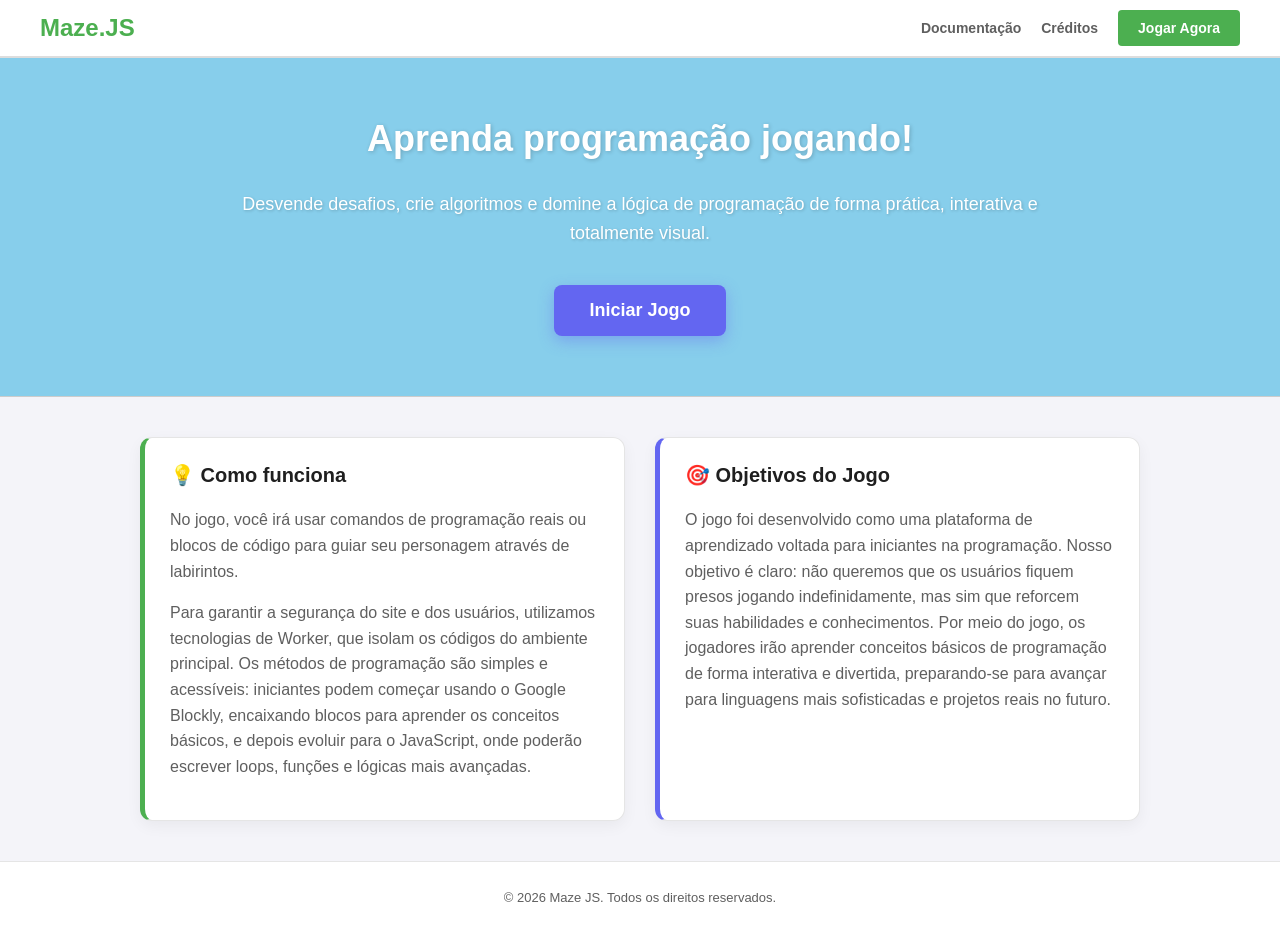
==== index.html @ dd62a9d2 "Files upload" ====
<!DOCTYPE html>
<html lang="pt-BR">
<head>
    <meta charset="UTF-8">
    <meta name="viewport" content="width=device-width, initial-scale=1.0">
    <title>Maze JS</title>
    <link rel="stylesheet" href="style.css">
    <link rel="icon" href="game/assets/icons/player.png" type="image/png">
</head>
<body>

    <header>
        <div class="logo">
            <h1>Maze.JS</h1>
        </div>
        <nav class="nav-links">
            <a href="#" class="btn-nav" id="btn-doc">Documentação</a>
            <a href="#" class="btn-nav" id="btn_credits">Créditos</a>
            <a href="#" class="btn-primary" id="btn_play_tp">Jogar Agora</a>
        </nav>
    </header>

    <main class="hero-section">
        <div class="hero-content">
            <h2>Aprenda programação jogando!</h2>
            <p>Desvende desafios, crie algoritmos e domine a lógica de programação de forma prática, interativa e totalmente visual.</p>
            <div class="hero-actions">
                <button class="btn-main-play" id="btn_play">Iniciar Jogo</button>
            </div>
        </div>
    </main>

    <section class="info-container">
        
        <div class="info-card concept-card">
            <h3>💡 Como funciona</h3>
<p>No jogo, você irá usar comandos de programação reais ou blocos de código para guiar seu personagem através de labirintos.</p>
<p>Para garantir a segurança do site e dos usuários, utilizamos tecnologias de Worker, que isolam os códigos do ambiente principal. Os métodos de programação são simples e acessíveis: iniciantes podem começar usando o Google Blockly, encaixando blocos para aprender os conceitos básicos, e depois evoluir para o JavaScript, onde poderão escrever loops, funções e lógicas mais avançadas.</p>
        </div>

        <div class="info-card objective-card">
            <h3>🎯 Objetivos do Jogo</h3>
            <p>O jogo foi desenvolvido como uma plataforma de aprendizado voltada para iniciantes na programação. Nosso objetivo é claro: não queremos que os usuários fiquem presos jogando indefinidamente, mas sim que reforcem suas habilidades e conhecimentos. Por meio do jogo, os jogadores irão aprender conceitos básicos de programação de forma interativa e divertida, preparando-se para avançar para linguagens mais sofisticadas e projetos reais no futuro.</p>
        </div>

    </section>

    <footer>
        <p>&copy; 2026 Maze JS. Todos os direitos reservados.</p>
    </footer>

    <script src="script.js"></script>
</body>
</html>
---- style.css ----
body {
    background-color: #f4f4f9;
    color: #333;
    font-family: 'Segoe UI', Tahoma, Geneva, Verdana, sans-serif;
    margin: 0;
    padding: 0;
    min-height: 100vh;
    display: flex;
    flex-direction: column;
}

header {
    background-color: #ffffff;
    display: flex;
    justify-content: space-between;
    align-items: center;
    padding: 10px 40px;
    border-bottom: 2px solid #ddd;
    box-shadow: 0 4px 15px rgba(0, 0, 0, 0.05);
}

header h1 {
    margin: 0;
    font-size: 24px;
    color: #4CAF50;
}

.nav-links {
    display: flex;
    align-items: center;
    gap: 20px;
}

.btn-nav {
    color: #5f5f5f;
    text-decoration: none;
    font-weight: 600;
    font-size: 14px;
    transition: color 0.2s;
}

.btn-nav:hover {
    color: #4CAF50;
}

.btn-primary {
    background-color: #4CAF50;
    color: white;
    border: none;
    padding: 10px 20px;
    font-size: 14px;
    border-radius: 4px;
    cursor: pointer;
    font-weight: bold;
    text-decoration: none;
    transition: background 0.2s;
}

.btn-primary:hover {
    background-color: #45a049;
}

.hero-section {
    background-color: #87CEEB;
    padding: 60px 20px;
    text-align: center;
    border-bottom: 1px solid #ccc;
}

.hero-content {
    max-width: 800px;
    margin: 0 auto;
}

.hero-content h2 {
    font-size: 36px;
    color: #ffffff;
    margin-top: 0;
    text-shadow: 1px 1px 4px rgba(0,0,0,0.2);
}

.hero-content p {
    font-size: 18px;
    color: #ffffff;
    line-height: 1.6;
    text-shadow: 1px 1px 3px rgba(0,0,0,0.2);
}

.btn-main-play {
    background: #6366f1;
    color: white;
    border: none;
    padding: 15px 35px;
    border-radius: 8px;
    cursor: pointer;
    font-weight: bold;
    font-size: 18px;
    margin-top: 20px;
    box-shadow: 0 5px 15px rgba(99, 102, 241, 0.4);
    transition: background 0.2s, transform 0.2s;
}

.btn-main-play:hover {
    background: #4f46e5;
    transform: translateY(-2px);
}

.info-container {
    max-width: 1000px;
    margin: 40px auto;
    padding: 0 20px;
    display: grid;
    grid-template-columns: 1fr 1fr;
    gap: 30px;
    flex: 1;
}

.info-card {
    background: #ffffff;
    border-radius: 12px;
    padding: 25px;
    box-shadow: 0 5px 15px rgba(0, 0, 0, 0.05);
    border: 1px solid #e5e5e5;
}

.concept-card {
    border-left: 5px solid #4CAF50;
}

.objective-card {
    border-left: 5px solid #6366f1;
}

.info-card h3 {
    margin-top: 0;
    font-size: 20px;
    color: #1f1f1f;
}

.info-card p {
    line-height: 1.6;
    color: #5f5f5f;
}

.info-card ul {
    padding-left: 20px;
    line-height: 1.8;
}

.info-card strong {
    color: #1f1f1f;
}

footer {
    background: #ffffff;
    text-align: center;
    padding: 15px;
    border-top: 1px solid #e5e5e5;
    font-size: 13px;
    color: #5f5f5f;
}

@media (max-width: 768px) {
    .info-container {
        grid-template-columns: 1fr;
    }
    header {
        flex-direction: column;
        gap: 15px;
        text-align: center;
    }
}
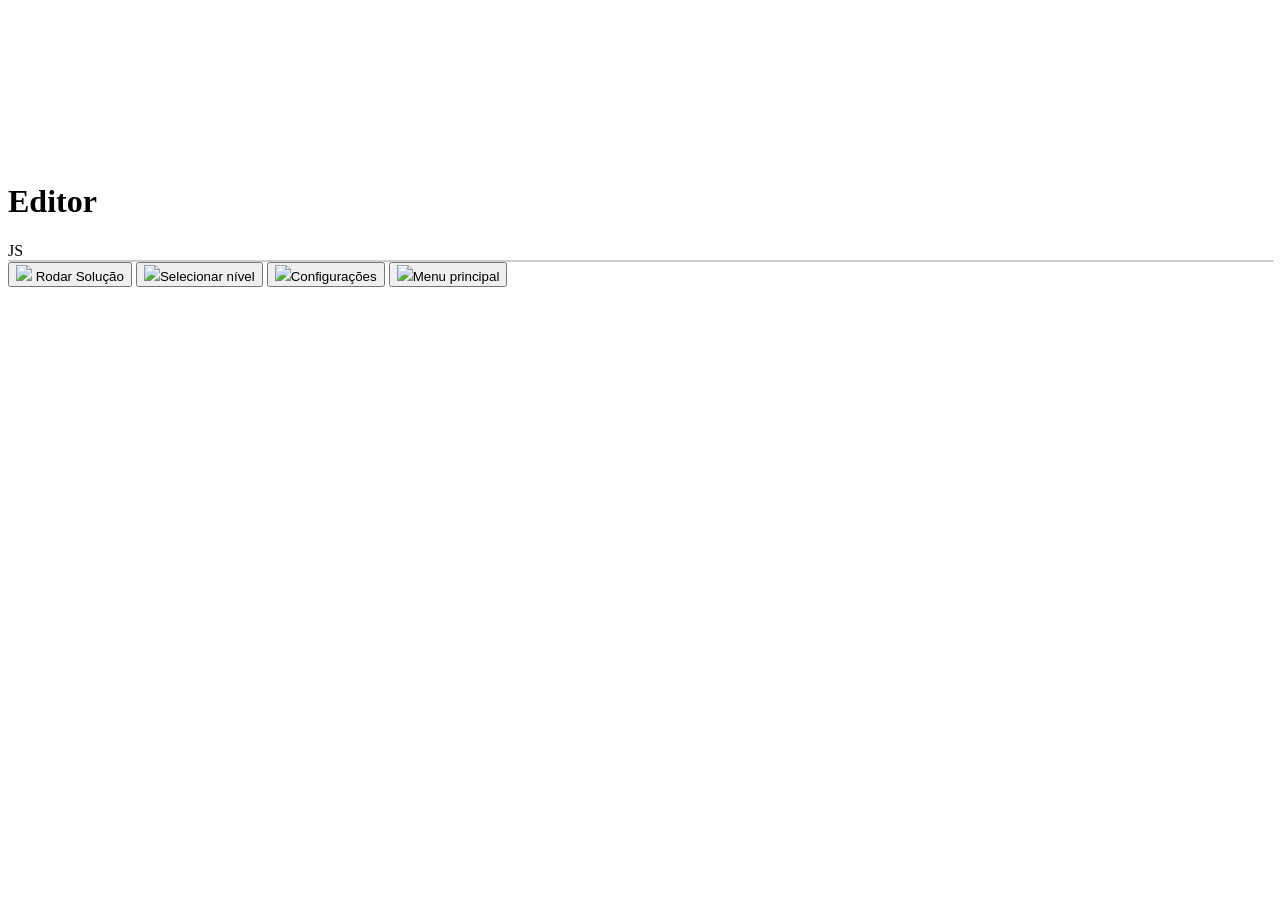
==== commit 95e9641f: "add crossirogin Updated HTML linked styles and scripts." ====
--- a/index.html
+++ b/index.html
@@ -1,54 +1,218 @@
 <!DOCTYPE html>
 <html lang="pt-BR">
+
 <head>
     <meta charset="UTF-8">
     <meta name="viewport" content="width=device-width, initial-scale=1.0">
-    <title>Maze JS</title>
-    <link rel="stylesheet" href="style.css">
-    <link rel="icon" href="game/assets/icons/player.png" type="image/png">
+    <link rel="icon" href="assets/icons/player.png">
+    <title>Maze.js -game</title>
+    <link rel="stylesheet" href="assets/scripts/game.css" crossorigin="anonymous">
+    <link rel="stylesheet" href="https://cdnjs.cloudflare.com/ajax/libs/prism-themes/1.9.0/prism-vsc-dark-plus.min.css" crossorigin="anonymous">
 </head>
+
 <body>
 
-    <header>
-        <div class="logo">
-            <h1>Maze.JS</h1>
-        </div>
-        <nav class="nav-links">
-            <a href="#" class="btn-nav" id="btn-doc">Documentação</a>
-            <a href="#" class="btn-nav" id="btn_credits">Créditos</a>
-            <a href="#" class="btn-primary" id="btn_play_tp">Jogar Agora</a>
-        </nav>
-    </header>
-
-    <main class="hero-section">
-        <div class="hero-content">
-            <h2>Aprenda programação jogando!</h2>
-            <p>Desvende desafios, crie algoritmos e domine a lógica de programação de forma prática, interativa e totalmente visual.</p>
-            <div class="hero-actions">
-                <button class="btn-main-play" id="btn_play">Iniciar Jogo</button>
-            </div>
-        </div>
-    </main>
-
-    <section class="info-container">
-        
-        <div class="info-card concept-card">
-            <h3>💡 Como funciona</h3>
-<p>No jogo, você irá usar comandos de programação reais ou blocos de código para guiar seu personagem através de labirintos.</p>
-<p>Para garantir a segurança do site e dos usuários, utilizamos tecnologias de Worker, que isolam os códigos do ambiente principal. Os métodos de programação são simples e acessíveis: iniciantes podem começar usando o Google Blockly, encaixando blocos para aprender os conceitos básicos, e depois evoluir para o JavaScript, onde poderão escrever loops, funções e lógicas mais avançadas.</p>
-        </div>
-
-        <div class="info-card objective-card">
-            <h3>🎯 Objetivos do Jogo</h3>
-            <p>O jogo foi desenvolvido como uma plataforma de aprendizado voltada para iniciantes na programação. Nosso objetivo é claro: não queremos que os usuários fiquem presos jogando indefinidamente, mas sim que reforcem suas habilidades e conhecimentos. Por meio do jogo, os jogadores irão aprender conceitos básicos de programação de forma interativa e divertida, preparando-se para avançar para linguagens mais sofisticadas e projetos reais no futuro.</p>
-        </div>
-
-    </section>
-
-    <footer>
-        <p>&copy; 2026 Maze JS. Todos os direitos reservados.</p>
-    </footer>
-
-    <script src="script.js"></script>
+    <div id="game-container">
+        <canvas id="gameCanvas"></canvas>
+    </div>
+
+    <div id="sidebar">
+        <div id="editor-topBar">
+            <h1>Editor</h1>
+            <div id="lang-ico" onclick="toggleEditorMode()">JS</div>
+        </div>
+        <div id="blocklyDiv" style="flex-grow: 1; width: 100%; border: 1px solid #ccc; border-radius: 4px;"></div>
+        <div id="monacoDiv"
+            style="flex-grow: 1; width: 100%; border: 1px solid #ccc; border-radius: 4px; display: none;"></div>
+        <div id="block-counter" style="font-weight: bold; margin-bottom: 10px; color: #d9534f; display: none;">
+            Blocos usados: <span id="used-blocks">0</span> / <span id="max-blocks">∞</span>
+        </div>
+    </div>
+
+    <div class="controls">
+        <button onclick="executeCode()" id="exec-btn"><img src="assets/icons/play.svg"> Rodar Solução</button>
+        <button onclick="levelMenu(true)"><img src="assets/icons/levels.svg">Selecionar nível</button>
+        <button id="settings-btn"><img src="assets/icons/settings.svg">Configurações</button>
+        <button onclick="window.location.href = '../index.html'"><img src="assets/icons/back.svg">Menu
+            principal</button>
+    </div>
+
+    <div id="level-menu" class="menu-overlay" style="display: none;">
+        <div class="menu-container">
+            <header class="menu-header">
+                <h1>Seleção de Missões</h1>
+                <button class="close-menu"
+                    style="background-color: red; color: white; font-weight: bold; position: absolute; top: 3%; right: 3%"
+                    onclick="levelMenu(false)">X</button>
+            </header>
+            <div id="chapters-wrapper">
+            </div>
+        </div>
+    </div>
+
+
+
+    <div id="settings-overlay" class="settings-overlay" style="display: none;">
+        <div class="settings-container">
+
+            <div class="settings-header">
+                <div>
+                    <h2>Configurações</h2>
+                    <p>Personalize a sua experiência de jogo e desenvolvimento</p>
+                </div>
+            </div>
+
+            <div class="settings-body">
+
+                <div class="settings-section">
+                    <h3>Acessibilidade</h3>
+
+                    <div class="settings-card">
+                        <div class="card-info">
+                            <label for="cfg-infinite-blocks">Blocos infinitos no Blockly</label>
+                            <span>Caso ativado, as fases não têm limite de blocos no Blockly.</span>
+                        </div>
+                        <input type="checkbox" id="cfg-infinite-blocks" class="settings-checkbox">
+                    </div>
+
+                    <div class="settings-card">
+                        <div class="card-info">
+                            <label for="cfg-all-blocks">Blocos livres no Blockly</label>
+                            <span>Caso ativado, O usuário usar qualquer tipo de bloco mesmo fora de sua fase.</span>
+                            <span>Aviso: caso isso seja ativado, a fase atual não será alterada para o usuário não perder progresso.</span>
+                        </div>
+                        <input type="checkbox" id="cfg-all-blocks" class="settings-checkbox">
+                    </div>
+
+                    <div class="settings-card">
+                        <div class="card-info">
+                            <label for="cfg-show-intro">Mostrar texto de introdução de fases</label>
+                            <span>Ao iniciar uma fase, se ela tiver um texto de introdução, ele não será mostrado se
+                                isso for desativado.</span>
+                        </div>
+                        <input type="checkbox" id="cfg-show-intro" class="settings-checkbox">
+                    </div>
+                </div>
+
+                <div class="settings-section">
+                    <h3>Volumes</h3>
+
+                    <div class="settings-card">
+                        <div class="card-info">
+                            <label for="cfg-volume-master">Volume mestre (<span
+                                    id="val-volume-master">100</span>%)</label>
+                            <span>Define o volume base de todos os sons.</span>
+                        </div>
+                        <input type="range" id="cfg-volume-master" min="0" max="100" class="settings-slider">
+                    </div>
+
+                    <div class="settings-card">
+                        <div class="card-info">
+                            <label for="cfg-volume-effects">Efeitos (<span id="val-volume-effects">70</span>%)</label>
+                            <span>Define o volume dos efeitos sonoros.</span>
+                        </div>
+                        <input type="range" id="cfg-volume-effects" min="0" max="100" class="settings-slider">
+                    </div>
+
+                    <div class="settings-card">
+                        <div class="card-info">
+                            <label for="cfg-volume-music">Música (<span id="val-volume-music">65</span>%)</label>
+                            <span>Define o volume da música de fundo.</span>
+                        </div>
+                        <input type="range" id="cfg-volume-music" min="0" max="100" class="settings-slider">
+                    </div>
+                </div>
+
+                <div class="settings-section">
+                    <h3>Desenvolvedor</h3>
+                    <div class="settings-card">
+                        <div class="card-info">
+                            <label for="cfg-output-target">Mostrar resultado em</label>
+                            <span>Define a linguagem de programação que aparece no resultado (só funciona ao usar
+                                Blockly).</span>
+                        </div>
+                        <select id="cfg-output-target" class="settings-select">
+                            <option value="javascript">JavaScript</option>
+                            <option value="python">Python</option>
+                        </select>
+                    </div>
+
+                    <div class="settings-card">
+                        <div class="card-info">
+                            <label for="cfg-show-errors">Mostrar mensagem de erro</label>
+                            <span>Caso ativado, se o código tiver um erro de execução, ele será mostrado na
+                                mensagem.</span>
+                        </div>
+                        <input type="checkbox" id="cfg-show-errors" class="settings-checkbox">
+                    </div>
+
+                    <div class="settings-card danger-zone">
+                        <div class="card-info">
+                            <label for="cfg-infinite-loop">Tempo de execução infinita <span class="badge danger">⚠️
+                                    PERIGOSO</span></label>
+                            <span>Caso ativado, os códigos não serão interrompidos por timeout. NOTA: Impede o
+                                salvamento em loops infinitos, travando o jogo.</span>
+                        </div>
+                        <input type="checkbox" id="cfg-infinite-loop" class="settings-checkbox">
+                    </div>
+
+                    <div class="settings-card danger-zone">
+                        <div class="card-info">
+                            <label>Redefinir Configurações</label>
+                            <span>Apaga todas as suas preferências salvas e restaura os valores padrão do jogo.</span>
+                        </div>
+                        <button id="btn-settings-reset" class="settings-action-btn danger">Excluir Dados</button>
+                    </div>
+                </div>
+
+                <div class="settings-section">
+                    <h3>Externo <span class="badge experimental">Experimental</span></h3>
+
+                    <div class="settings-card">
+                        <div class="card-info">
+                            <label>Carregar fase customizada</label>
+                            <span>Carrega uma página customizada do jogador através de um arquivo JSON.</span>
+                        </div>
+                        <button class="settings-action-btn" onclick="document.getElementById('levelInput').click()">Carregar JSON</button>
+                    </div>
+
+                    <div class="settings-card">
+                        <div class="card-info">
+                            <label>Carregar música</label>
+                            <span>Carrega uma música para o jogo através de um arquivo
+                                MP3.</span>
+                        </div>
+                        <button class="settings-action-btn" onclick="document.getElementById('musicInput').click()">Carregar MP3</button>
+                    </div>
+                </div>
+
+            </div>
+
+            <div class="settings-footer">
+                <button id="btn-settings-cancel" class="btn-secondary">Sair sem salvar</button>
+                <button id="btn-settings-save" class="btn-primary">Sair e salvar</button>
+            </div>
+        </div>
+    </div>
+
+    <input type="file" id="levelInput" accept=".json" style="display: none;">
+    <input type="file" id="musicInput" accept=".mp3" style="display: none;">
+
+    <script src="https://unpkg.com/blockly/blockly.min.js" crossorigin="anonymous"></script>
+    <script src="https://unpkg.com/blockly/msg/pt-br.js" crossorigin="anonymous"></script>
+    <script src="https://unpkg.com/blockly/javascript_compressed.js" crossorigin="anonymous"></script>
+    <script src="https://cdnjs.cloudflare.com/ajax/libs/require.js/2.3.6/require.min.js" crossorigin="anonymous"></script>
+    <script src="https://cdnjs.cloudflare.com/ajax/libs/prism/1.29.0/prism.min.js" crossorigin="anonymous"></script>
+    <script src="https://cdnjs.cloudflare.com/ajax/libs/prism/1.29.0/components/prism-javascript.min.js" crossorigin="anonymous"></script>
+    <script src="https://cdnjs.cloudflare.com/ajax/libs/prism/1.29.0/components/prism-python.min.js" crossorigin="anonymous"></script>
+
+    <script src="assets/scripts/content.js"></script>
+    <script src="assets/scripts/levels.js"></script>
+    <script src="assets/scripts/settings.js"></script>
+    <script src="assets/scripts/main.js"></script>
+    <script src="assets/scripts/game.js"></script>
+    <script src="assets/scripts/monaco.js"></script>
+    <script src="assets/scripts/blockly.js"></script>
 </body>
-</html>+
+</html>
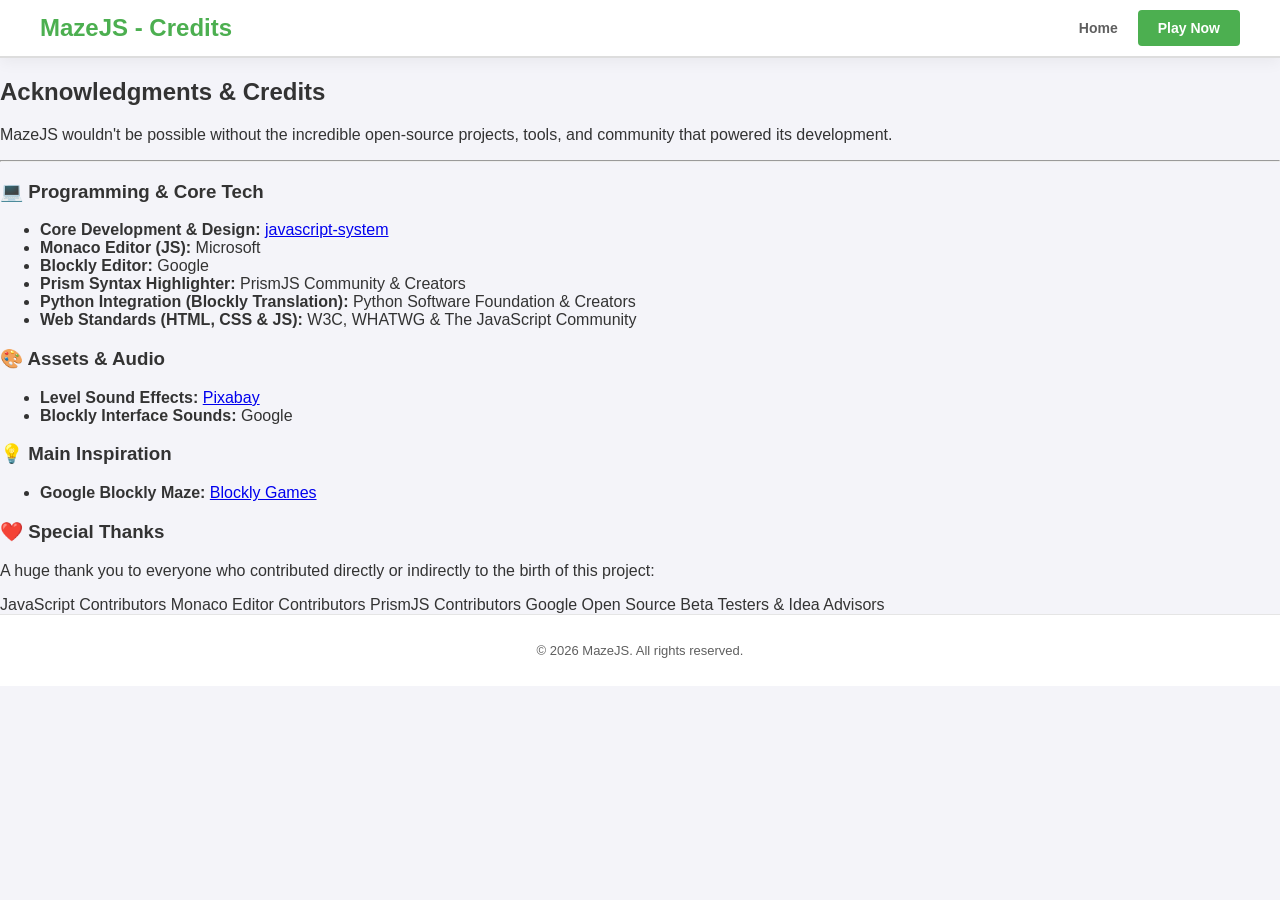
==== commit d24964fe: "Update index.html" ====
--- a/index.html
+++ b/index.html
@@ -1,218 +1,104 @@
 <!DOCTYPE html>
-<html lang="pt-BR">
-
+<html lang="en">
 <head>
     <meta charset="UTF-8">
     <meta name="viewport" content="width=device-width, initial-scale=1.0">
-    <link rel="icon" href="assets/icons/player.png">
-    <title>Maze.js -game</title>
-    <link rel="stylesheet" href="assets/scripts/game.css" crossorigin="anonymous">
-    <link rel="stylesheet" href="https://cdnjs.cloudflare.com/ajax/libs/prism-themes/1.9.0/prism-vsc-dark-plus.min.css" crossorigin="anonymous">
+    <title>Credits - MazeJS</title>
+    <link rel="icon" href="../../game/assets/icons/player.png" type="image/png">
+    <link rel="stylesheet" href="style.css">
 </head>
-
 <body>
 
-    <div id="game-container">
-        <canvas id="gameCanvas"></canvas>
-    </div>
+    <header>
+        <div class="logo">
+            <h1>MazeJS - Credits</h1>
+        </div>
+        <nav class="nav-links">
+            <a href="index.html" class="btn-nav">Home</a>
+            <a href="../../game/play.html" class="btn-primary">Play Now</a>
+        </nav>
+    </header>
 
-    <div id="sidebar">
-        <div id="editor-topBar">
-            <h1>Editor</h1>
-            <div id="lang-ico" onclick="toggleEditorMode()">JS</div>
-        </div>
-        <div id="blocklyDiv" style="flex-grow: 1; width: 100%; border: 1px solid #ccc; border-radius: 4px;"></div>
-        <div id="monacoDiv"
-            style="flex-grow: 1; width: 100%; border: 1px solid #ccc; border-radius: 4px; display: none;"></div>
-        <div id="block-counter" style="font-weight: bold; margin-bottom: 10px; color: #d9534f; display: none;">
-            Blocos usados: <span id="used-blocks">0</span> / <span id="max-blocks">∞</span>
-        </div>
-    </div>
+    <main class="credits-container">
+        <section class="credits-intro">
+            <h2>Acknowledgments & Credits</h2>
+            <p>MazeJS wouldn't be possible without the incredible open-source projects, tools, and community that powered its development.</p>
+        </section>
 
-    <div class="controls">
-        <button onclick="executeCode()" id="exec-btn"><img src="assets/icons/play.svg"> Rodar Solução</button>
-        <button onclick="levelMenu(true)"><img src="assets/icons/levels.svg">Selecionar nível</button>
-        <button id="settings-btn"><img src="assets/icons/settings.svg">Configurações</button>
-        <button onclick="window.location.href = '../index.html'"><img src="assets/icons/back.svg">Menu
-            principal</button>
-    </div>
+        <hr>
 
-    <div id="level-menu" class="menu-overlay" style="display: none;">
-        <div class="menu-container">
-            <header class="menu-header">
-                <h1>Seleção de Missões</h1>
-                <button class="close-menu"
-                    style="background-color: red; color: white; font-weight: bold; position: absolute; top: 3%; right: 3%"
-                    onclick="levelMenu(false)">X</button>
-            </header>
-            <div id="chapters-wrapper">
+        <div class="credits-grid">
+            <div class="credits-card">
+                <h3>💻 Programming & Core Tech</h3>
+                <ul>
+                    <li>
+                        <strong>Core Development & Design:</strong> 
+                        <a href="https://github.com/javascript-system" target="_blank" rel="noopener">javascript-system</a>
+                    </li>
+                    <li>
+                        <strong>Monaco Editor (JS):</strong> 
+                        Microsoft
+                    </li>
+                    <li>
+                        <strong>Blockly Editor:</strong> 
+                        Google
+                    </li>
+                    <li>
+                        <strong>Prism Syntax Highlighter:</strong> 
+                        PrismJS Community & Creators
+                    </li>
+                    <li>
+                        <strong>Python Integration (Blockly Translation):</strong> 
+                        Python Software Foundation & Creators
+                    </li>
+                    <li>
+                        <strong>Web Standards (HTML, CSS & JS):</strong> 
+                        W3C, WHATWG & The JavaScript Community
+                    </li>
+                </ul>
+            </div>
+
+            <div class="credits-card">
+                <h3>🎨 Assets & Audio</h3>
+                <ul>
+                    <li>
+                        <strong>Level Sound Effects:</strong> 
+                        <a href="https://pixabay.com/" target="_blank" rel="noopener">Pixabay</a>
+                    </li>
+                    <li>
+                        <strong>Blockly Interface Sounds:</strong> 
+                        Google
+                    </li>
+                </ul>
+            </div>
+
+            <div class="credits-card">
+                <h3>💡 Main Inspiration</h3>
+                <ul>
+                    <li>
+                        <strong>Google Blockly Maze:</strong> 
+                        <a href="https://blockly.games/maze?lang=pt-br" target="_blank" rel="noopener">Blockly Games</a>
+                    </li>
+                </ul>
+            </div>
+
+            <div class="credits-card full-width">
+                <h3>❤️ Special Thanks</h3>
+                <p>A huge thank you to everyone who contributed directly or indirectly to the birth of this project:</p>
+                <div class="thanks-tags">
+                    <span>JavaScript Contributors</span>
+                    <span>Monaco Editor Contributors</span>
+                    <span>PrismJS Contributors</span>
+                    <span>Google Open Source</span>
+                    <span>Beta Testers & Idea Advisors</span>
+                </div>
             </div>
         </div>
-    </div>
+    </main>
 
+    <footer>
+        <p>&copy; 2026 MazeJS. All rights reserved.</p>
+    </footer>
 
-
-    <div id="settings-overlay" class="settings-overlay" style="display: none;">
-        <div class="settings-container">
-
-            <div class="settings-header">
-                <div>
-                    <h2>Configurações</h2>
-                    <p>Personalize a sua experiência de jogo e desenvolvimento</p>
-                </div>
-            </div>
-
-            <div class="settings-body">
-
-                <div class="settings-section">
-                    <h3>Acessibilidade</h3>
-
-                    <div class="settings-card">
-                        <div class="card-info">
-                            <label for="cfg-infinite-blocks">Blocos infinitos no Blockly</label>
-                            <span>Caso ativado, as fases não têm limite de blocos no Blockly.</span>
-                        </div>
-                        <input type="checkbox" id="cfg-infinite-blocks" class="settings-checkbox">
-                    </div>
-
-                    <div class="settings-card">
-                        <div class="card-info">
-                            <label for="cfg-all-blocks">Blocos livres no Blockly</label>
-                            <span>Caso ativado, O usuário usar qualquer tipo de bloco mesmo fora de sua fase.</span>
-                            <span>Aviso: caso isso seja ativado, a fase atual não será alterada para o usuário não perder progresso.</span>
-                        </div>
-                        <input type="checkbox" id="cfg-all-blocks" class="settings-checkbox">
-                    </div>
-
-                    <div class="settings-card">
-                        <div class="card-info">
-                            <label for="cfg-show-intro">Mostrar texto de introdução de fases</label>
-                            <span>Ao iniciar uma fase, se ela tiver um texto de introdução, ele não será mostrado se
-                                isso for desativado.</span>
-                        </div>
-                        <input type="checkbox" id="cfg-show-intro" class="settings-checkbox">
-                    </div>
-                </div>
-
-                <div class="settings-section">
-                    <h3>Volumes</h3>
-
-                    <div class="settings-card">
-                        <div class="card-info">
-                            <label for="cfg-volume-master">Volume mestre (<span
-                                    id="val-volume-master">100</span>%)</label>
-                            <span>Define o volume base de todos os sons.</span>
-                        </div>
-                        <input type="range" id="cfg-volume-master" min="0" max="100" class="settings-slider">
-                    </div>
-
-                    <div class="settings-card">
-                        <div class="card-info">
-                            <label for="cfg-volume-effects">Efeitos (<span id="val-volume-effects">70</span>%)</label>
-                            <span>Define o volume dos efeitos sonoros.</span>
-                        </div>
-                        <input type="range" id="cfg-volume-effects" min="0" max="100" class="settings-slider">
-                    </div>
-
-                    <div class="settings-card">
-                        <div class="card-info">
-                            <label for="cfg-volume-music">Música (<span id="val-volume-music">65</span>%)</label>
-                            <span>Define o volume da música de fundo.</span>
-                        </div>
-                        <input type="range" id="cfg-volume-music" min="0" max="100" class="settings-slider">
-                    </div>
-                </div>
-
-                <div class="settings-section">
-                    <h3>Desenvolvedor</h3>
-                    <div class="settings-card">
-                        <div class="card-info">
-                            <label for="cfg-output-target">Mostrar resultado em</label>
-                            <span>Define a linguagem de programação que aparece no resultado (só funciona ao usar
-                                Blockly).</span>
-                        </div>
-                        <select id="cfg-output-target" class="settings-select">
-                            <option value="javascript">JavaScript</option>
-                            <option value="python">Python</option>
-                        </select>
-                    </div>
-
-                    <div class="settings-card">
-                        <div class="card-info">
-                            <label for="cfg-show-errors">Mostrar mensagem de erro</label>
-                            <span>Caso ativado, se o código tiver um erro de execução, ele será mostrado na
-                                mensagem.</span>
-                        </div>
-                        <input type="checkbox" id="cfg-show-errors" class="settings-checkbox">
-                    </div>
-
-                    <div class="settings-card danger-zone">
-                        <div class="card-info">
-                            <label for="cfg-infinite-loop">Tempo de execução infinita <span class="badge danger">⚠️
-                                    PERIGOSO</span></label>
-                            <span>Caso ativado, os códigos não serão interrompidos por timeout. NOTA: Impede o
-                                salvamento em loops infinitos, travando o jogo.</span>
-                        </div>
-                        <input type="checkbox" id="cfg-infinite-loop" class="settings-checkbox">
-                    </div>
-
-                    <div class="settings-card danger-zone">
-                        <div class="card-info">
-                            <label>Redefinir Configurações</label>
-                            <span>Apaga todas as suas preferências salvas e restaura os valores padrão do jogo.</span>
-                        </div>
-                        <button id="btn-settings-reset" class="settings-action-btn danger">Excluir Dados</button>
-                    </div>
-                </div>
-
-                <div class="settings-section">
-                    <h3>Externo <span class="badge experimental">Experimental</span></h3>
-
-                    <div class="settings-card">
-                        <div class="card-info">
-                            <label>Carregar fase customizada</label>
-                            <span>Carrega uma página customizada do jogador através de um arquivo JSON.</span>
-                        </div>
-                        <button class="settings-action-btn" onclick="document.getElementById('levelInput').click()">Carregar JSON</button>
-                    </div>
-
-                    <div class="settings-card">
-                        <div class="card-info">
-                            <label>Carregar música</label>
-                            <span>Carrega uma música para o jogo através de um arquivo
-                                MP3.</span>
-                        </div>
-                        <button class="settings-action-btn" onclick="document.getElementById('musicInput').click()">Carregar MP3</button>
-                    </div>
-                </div>
-
-            </div>
-
-            <div class="settings-footer">
-                <button id="btn-settings-cancel" class="btn-secondary">Sair sem salvar</button>
-                <button id="btn-settings-save" class="btn-primary">Sair e salvar</button>
-            </div>
-        </div>
-    </div>
-
-    <input type="file" id="levelInput" accept=".json" style="display: none;">
-    <input type="file" id="musicInput" accept=".mp3" style="display: none;">
-
-    <script src="https://unpkg.com/blockly/blockly.min.js" crossorigin="anonymous"></script>
-    <script src="https://unpkg.com/blockly/msg/pt-br.js" crossorigin="anonymous"></script>
-    <script src="https://unpkg.com/blockly/javascript_compressed.js" crossorigin="anonymous"></script>
-    <script src="https://cdnjs.cloudflare.com/ajax/libs/require.js/2.3.6/require.min.js" crossorigin="anonymous"></script>
-    <script src="https://cdnjs.cloudflare.com/ajax/libs/prism/1.29.0/prism.min.js" crossorigin="anonymous"></script>
-    <script src="https://cdnjs.cloudflare.com/ajax/libs/prism/1.29.0/components/prism-javascript.min.js" crossorigin="anonymous"></script>
-    <script src="https://cdnjs.cloudflare.com/ajax/libs/prism/1.29.0/components/prism-python.min.js" crossorigin="anonymous"></script>
-
-    <script src="assets/scripts/content.js"></script>
-    <script src="assets/scripts/levels.js"></script>
-    <script src="assets/scripts/settings.js"></script>
-    <script src="assets/scripts/main.js"></script>
-    <script src="assets/scripts/game.js"></script>
-    <script src="assets/scripts/monaco.js"></script>
-    <script src="assets/scripts/blockly.js"></script>
 </body>
-
 </html>
--- a/style.css
+++ b/style.css
@@ -0,0 +1,172 @@
+body {
+    background-color: #f4f4f9;
+    color: #333;
+    font-family: 'Segoe UI', Tahoma, Geneva, Verdana, sans-serif;
+    margin: 0;
+    padding: 0;
+    min-height: 100vh;
+    display: flex;
+    flex-direction: column;
+}
+
+header {
+    background-color: #ffffff;
+    display: flex;
+    justify-content: space-between;
+    align-items: center;
+    padding: 10px 40px;
+    border-bottom: 2px solid #ddd;
+    box-shadow: 0 4px 15px rgba(0, 0, 0, 0.05);
+}
+
+header h1 {
+    margin: 0;
+    font-size: 24px;
+    color: #4CAF50;
+}
+
+.nav-links {
+    display: flex;
+    align-items: center;
+    gap: 20px;
+}
+
+.btn-nav {
+    color: #5f5f5f;
+    text-decoration: none;
+    font-weight: 600;
+    font-size: 14px;
+    transition: color 0.2s;
+}
+
+.btn-nav:hover {
+    color: #4CAF50;
+}
+
+.btn-primary {
+    background-color: #4CAF50;
+    color: white;
+    border: none;
+    padding: 10px 20px;
+    font-size: 14px;
+    border-radius: 4px;
+    cursor: pointer;
+    font-weight: bold;
+    text-decoration: none;
+    transition: background 0.2s;
+}
+
+.btn-primary:hover {
+    background-color: #45a049;
+}
+
+.hero-section {
+    background-color: #87CEEB;
+    padding: 60px 20px;
+    text-align: center;
+    border-bottom: 1px solid #ccc;
+}
+
+.hero-content {
+    max-width: 800px;
+    margin: 0 auto;
+}
+
+.hero-content h2 {
+    font-size: 36px;
+    color: #ffffff;
+    margin-top: 0;
+    text-shadow: 1px 1px 4px rgba(0,0,0,0.2);
+}
+
+.hero-content p {
+    font-size: 18px;
+    color: #ffffff;
+    line-height: 1.6;
+    text-shadow: 1px 1px 3px rgba(0,0,0,0.2);
+}
+
+.btn-main-play {
+    background: #6366f1;
+    color: white;
+    border: none;
+    padding: 15px 35px;
+    border-radius: 8px;
+    cursor: pointer;
+    font-weight: bold;
+    font-size: 18px;
+    margin-top: 20px;
+    box-shadow: 0 5px 15px rgba(99, 102, 241, 0.4);
+    transition: background 0.2s, transform 0.2s;
+}
+
+.btn-main-play:hover {
+    background: #4f46e5;
+    transform: translateY(-2px);
+}
+
+.info-container {
+    max-width: 1000px;
+    margin: 40px auto;
+    padding: 0 20px;
+    display: grid;
+    grid-template-columns: 1fr 1fr;
+    gap: 30px;
+    flex: 1;
+}
+
+.info-card {
+    background: #ffffff;
+    border-radius: 12px;
+    padding: 25px;
+    box-shadow: 0 5px 15px rgba(0, 0, 0, 0.05);
+    border: 1px solid #e5e5e5;
+}
+
+.concept-card {
+    border-left: 5px solid #4CAF50;
+}
+
+.objective-card {
+    border-left: 5px solid #6366f1;
+}
+
+.info-card h3 {
+    margin-top: 0;
+    font-size: 20px;
+    color: #1f1f1f;
+}
+
+.info-card p {
+    line-height: 1.6;
+    color: #5f5f5f;
+}
+
+.info-card ul {
+    padding-left: 20px;
+    line-height: 1.8;
+}
+
+.info-card strong {
+    color: #1f1f1f;
+}
+
+footer {
+    background: #ffffff;
+    text-align: center;
+    padding: 15px;
+    border-top: 1px solid #e5e5e5;
+    font-size: 13px;
+    color: #5f5f5f;
+}
+
+@media (max-width: 768px) {
+    .info-container {
+        grid-template-columns: 1fr;
+    }
+    header {
+        flex-direction: column;
+        gap: 15px;
+        text-align: center;
+    }
+}
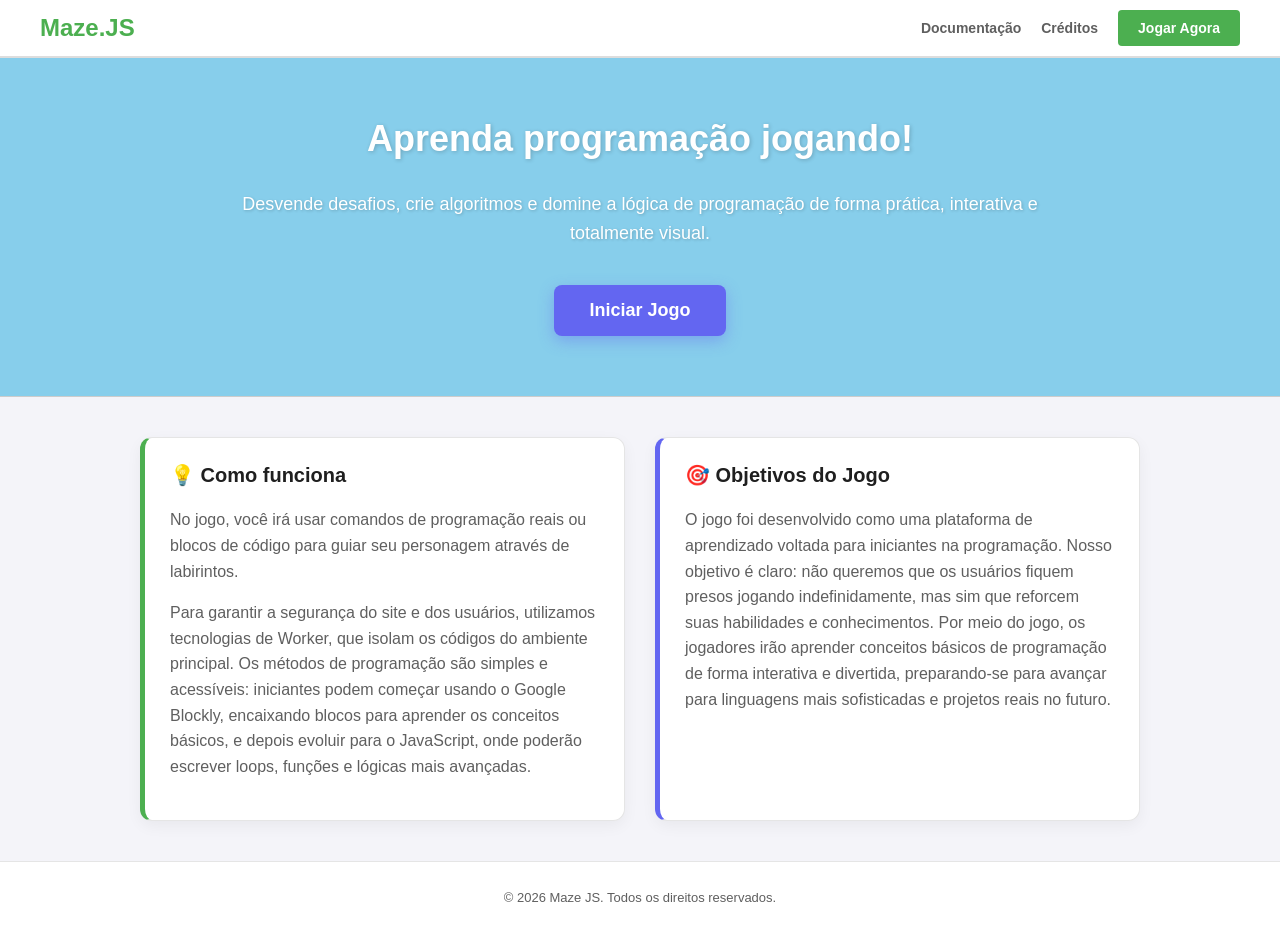
==== commit 860653ea: "Update index.html" ====
--- a/index.html
+++ b/index.html
@@ -1,104 +1,54 @@
 <!DOCTYPE html>
-<html lang="en">
+<html lang="pt-BR">
 <head>
     <meta charset="UTF-8">
     <meta name="viewport" content="width=device-width, initial-scale=1.0">
-    <title>Credits - MazeJS</title>
-    <link rel="icon" href="../../game/assets/icons/player.png" type="image/png">
+    <title>Maze JS</title>
     <link rel="stylesheet" href="style.css">
+    <link rel="icon" href="game/assets/icons/player.png" type="image/png">
 </head>
 <body>
 
     <header>
         <div class="logo">
-            <h1>MazeJS - Credits</h1>
+            <h1>Maze.JS</h1>
         </div>
         <nav class="nav-links">
-            <a href="index.html" class="btn-nav">Home</a>
-            <a href="../../game/play.html" class="btn-primary">Play Now</a>
+            <a href="#" class="btn-nav" id="btn-doc">Documentação</a>
+            <a href="#" class="btn-nav" id="btn_credits">Créditos</a>
+            <a href="#" class="btn-primary" id="btn_play_tp">Jogar Agora</a>
         </nav>
     </header>
 
-    <main class="credits-container">
-        <section class="credits-intro">
-            <h2>Acknowledgments & Credits</h2>
-            <p>MazeJS wouldn't be possible without the incredible open-source projects, tools, and community that powered its development.</p>
-        </section>
-
-        <hr>
-
-        <div class="credits-grid">
-            <div class="credits-card">
-                <h3>💻 Programming & Core Tech</h3>
-                <ul>
-                    <li>
-                        <strong>Core Development & Design:</strong> 
-                        <a href="https://github.com/javascript-system" target="_blank" rel="noopener">javascript-system</a>
-                    </li>
-                    <li>
-                        <strong>Monaco Editor (JS):</strong> 
-                        Microsoft
-                    </li>
-                    <li>
-                        <strong>Blockly Editor:</strong> 
-                        Google
-                    </li>
-                    <li>
-                        <strong>Prism Syntax Highlighter:</strong> 
-                        PrismJS Community & Creators
-                    </li>
-                    <li>
-                        <strong>Python Integration (Blockly Translation):</strong> 
-                        Python Software Foundation & Creators
-                    </li>
-                    <li>
-                        <strong>Web Standards (HTML, CSS & JS):</strong> 
-                        W3C, WHATWG & The JavaScript Community
-                    </li>
-                </ul>
-            </div>
-
-            <div class="credits-card">
-                <h3>🎨 Assets & Audio</h3>
-                <ul>
-                    <li>
-                        <strong>Level Sound Effects:</strong> 
-                        <a href="https://pixabay.com/" target="_blank" rel="noopener">Pixabay</a>
-                    </li>
-                    <li>
-                        <strong>Blockly Interface Sounds:</strong> 
-                        Google
-                    </li>
-                </ul>
-            </div>
-
-            <div class="credits-card">
-                <h3>💡 Main Inspiration</h3>
-                <ul>
-                    <li>
-                        <strong>Google Blockly Maze:</strong> 
-                        <a href="https://blockly.games/maze?lang=pt-br" target="_blank" rel="noopener">Blockly Games</a>
-                    </li>
-                </ul>
-            </div>
-
-            <div class="credits-card full-width">
-                <h3>❤️ Special Thanks</h3>
-                <p>A huge thank you to everyone who contributed directly or indirectly to the birth of this project:</p>
-                <div class="thanks-tags">
-                    <span>JavaScript Contributors</span>
-                    <span>Monaco Editor Contributors</span>
-                    <span>PrismJS Contributors</span>
-                    <span>Google Open Source</span>
-                    <span>Beta Testers & Idea Advisors</span>
-                </div>
+    <main class="hero-section">
+        <div class="hero-content">
+            <h2>Aprenda programação jogando!</h2>
+            <p>Desvende desafios, crie algoritmos e domine a lógica de programação de forma prática, interativa e totalmente visual.</p>
+            <div class="hero-actions">
+                <button class="btn-main-play" id="btn_play">Iniciar Jogo</button>
             </div>
         </div>
     </main>
 
+    <section class="info-container">
+        
+        <div class="info-card concept-card">
+            <h3>💡 Como funciona</h3>
+<p>No jogo, você irá usar comandos de programação reais ou blocos de código para guiar seu personagem através de labirintos.</p>
+<p>Para garantir a segurança do site e dos usuários, utilizamos tecnologias de Worker, que isolam os códigos do ambiente principal. Os métodos de programação são simples e acessíveis: iniciantes podem começar usando o Google Blockly, encaixando blocos para aprender os conceitos básicos, e depois evoluir para o JavaScript, onde poderão escrever loops, funções e lógicas mais avançadas.</p>
+        </div>
+
+        <div class="info-card objective-card">
+            <h3>🎯 Objetivos do Jogo</h3>
+            <p>O jogo foi desenvolvido como uma plataforma de aprendizado voltada para iniciantes na programação. Nosso objetivo é claro: não queremos que os usuários fiquem presos jogando indefinidamente, mas sim que reforcem suas habilidades e conhecimentos. Por meio do jogo, os jogadores irão aprender conceitos básicos de programação de forma interativa e divertida, preparando-se para avançar para linguagens mais sofisticadas e projetos reais no futuro.</p>
+        </div>
+
+    </section>
+
     <footer>
-        <p>&copy; 2026 MazeJS. All rights reserved.</p>
+        <p>&copy; 2026 Maze JS. Todos os direitos reservados.</p>
     </footer>
 
+    <script src="script.js"></script>
 </body>
 </html>
